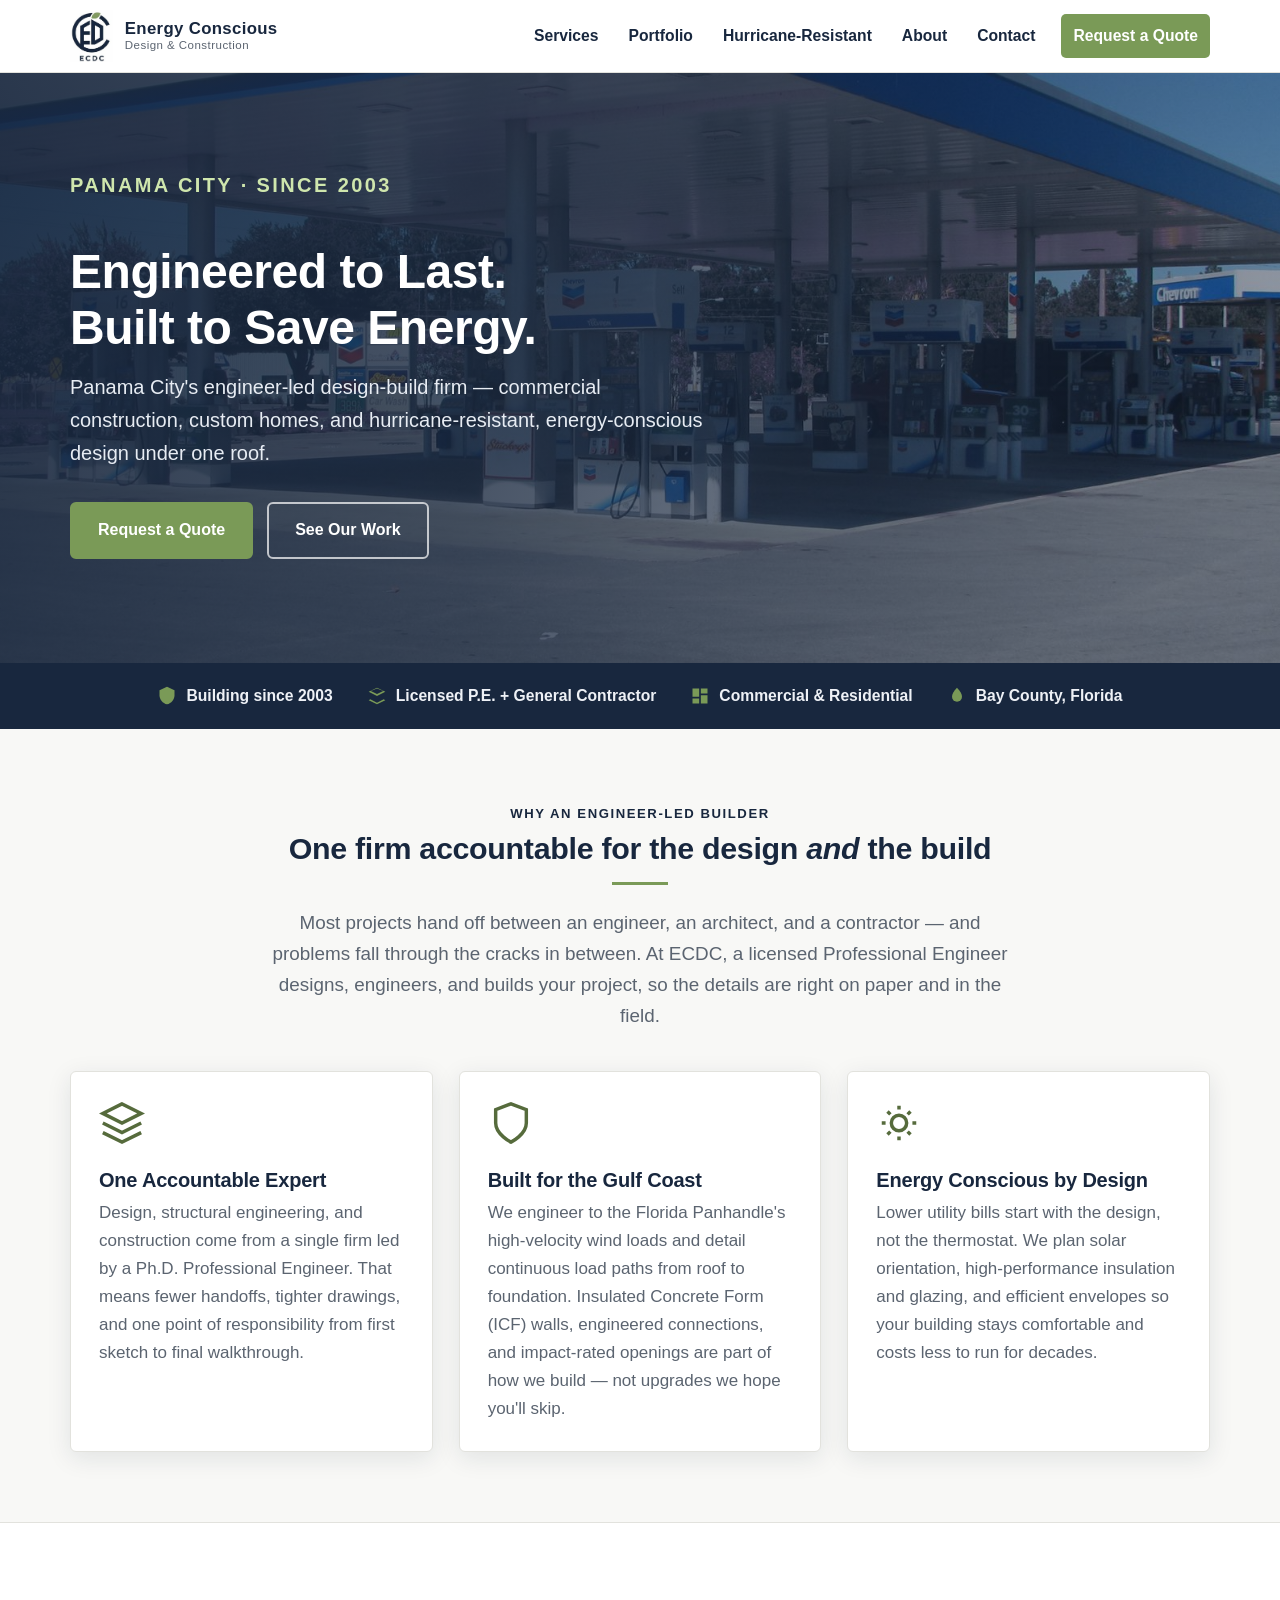
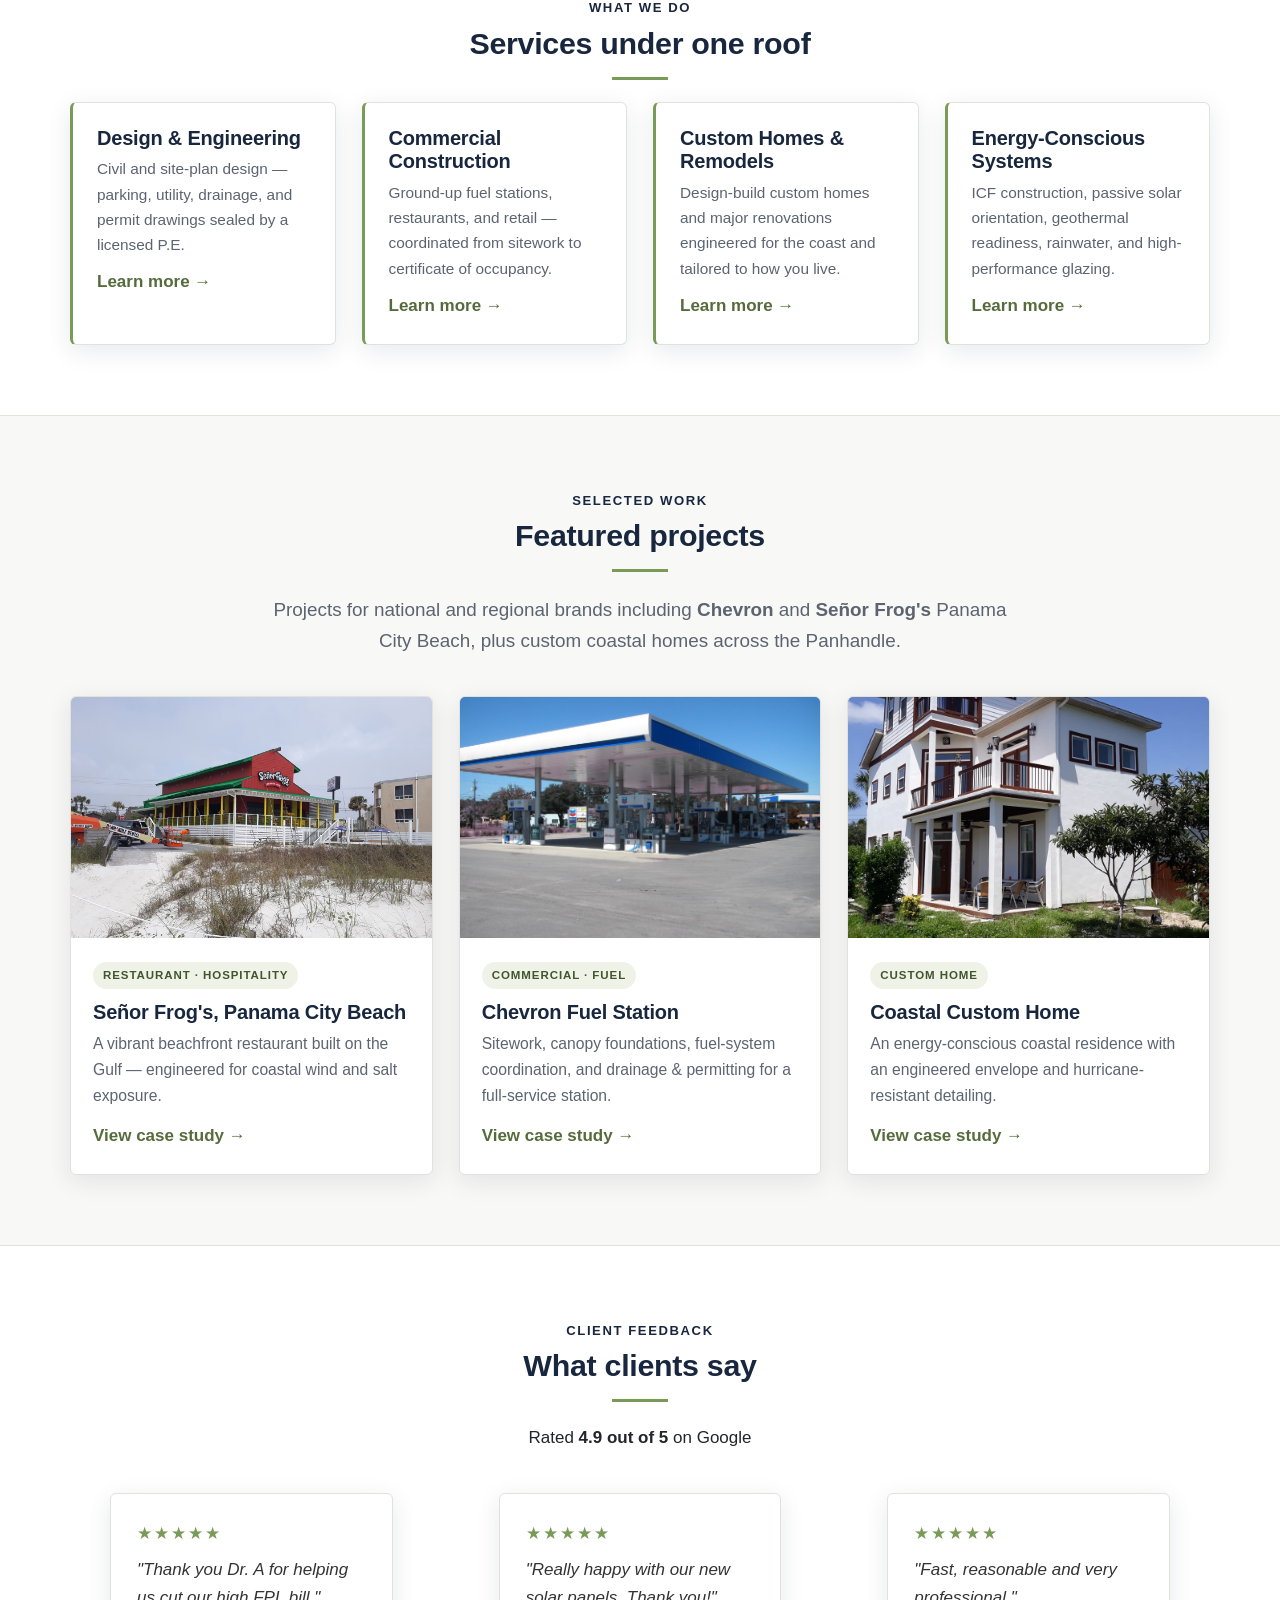
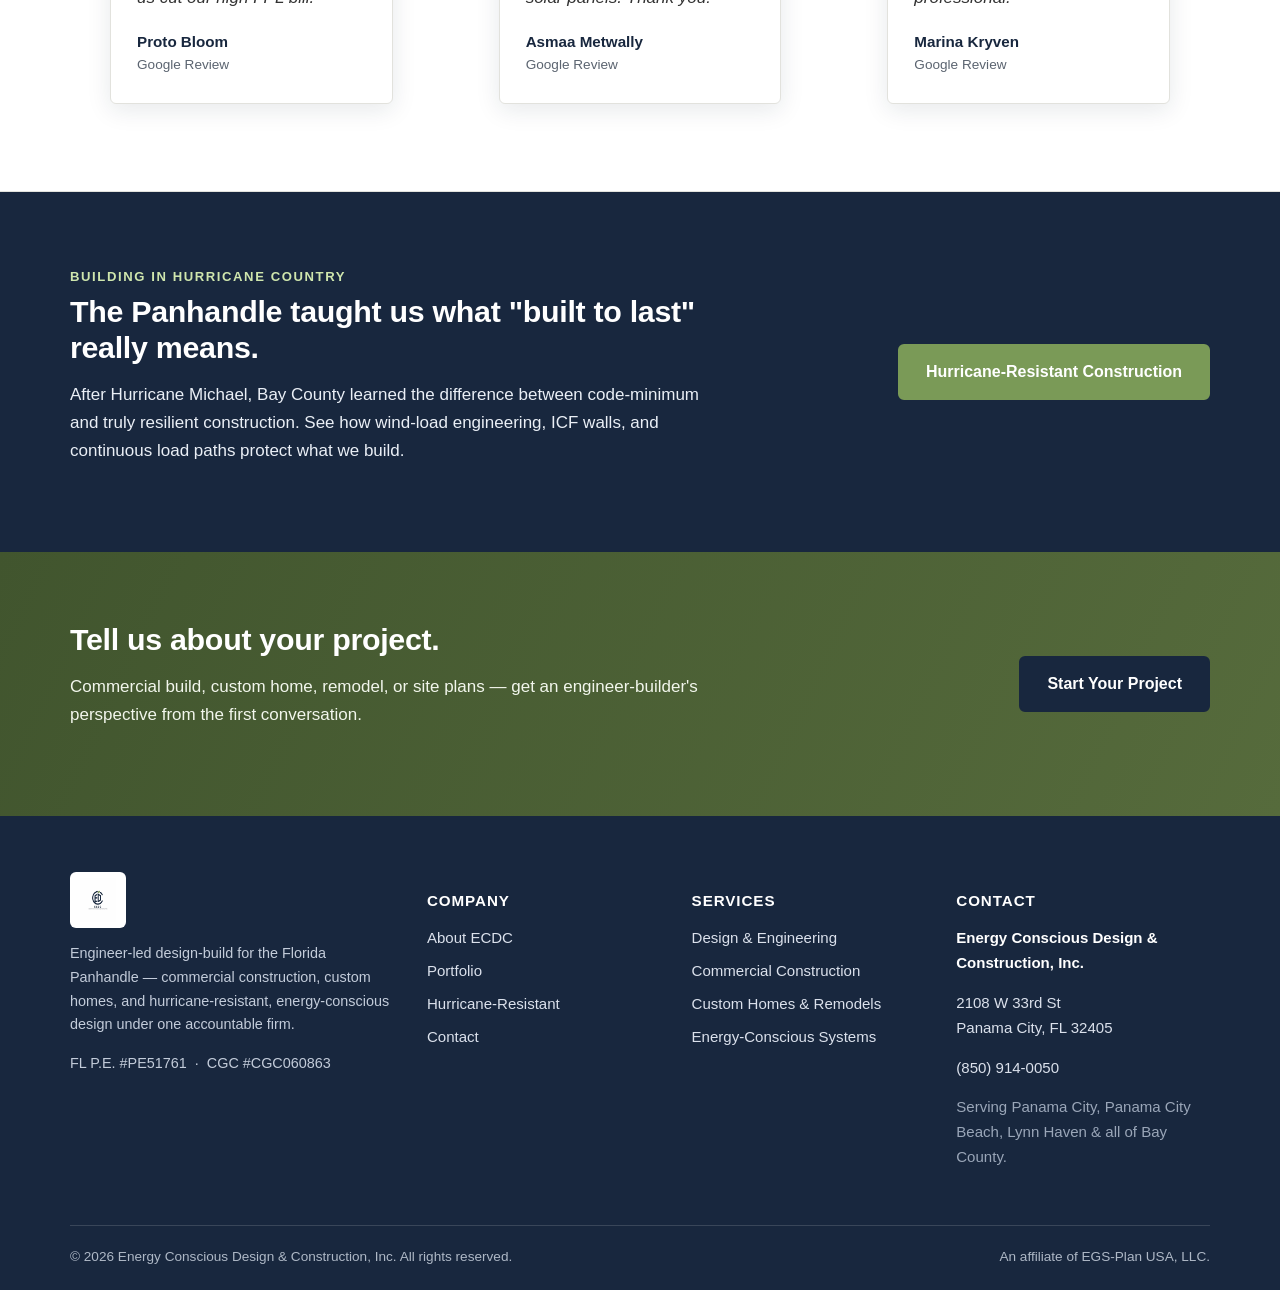
==== index.html @ a35474d3 "Initial commit: ECDC marketing website" ====
<!doctype html>
<html lang="en">
<head>
<meta charset="utf-8">
<meta name="viewport" content="width=device-width, initial-scale=1">
<title>ECDC | Engineer-Led Commercial Contractor & Custom Home Builder — Panama City, FL</title>
<meta name="description" content="ECDC is Panama City's engineer-led design-build firm: commercial construction, custom homes, and hurricane-resistant, energy-conscious design under one accountable, licensed P.E. and General Contractor. Serving Bay County & the Florida Panhandle since 2003.">
<link rel="canonical" href="https://ecdc-us.com/">
<meta property="og:type" content="website">
<meta property="og:title" content="ECDC | Engineered to Last. Built to Save Energy.">
<meta property="og:description" content="Panama City's engineer-led design-build firm — commercial construction, custom homes, and hurricane-resistant, energy-conscious design under one roof.">
<meta property="og:image" content="https://ecdc-us.com/assets/img/home-custom-hero.jpg">
<meta property="og:url" content="https://ecdc-us.com/">
<meta name="theme-color" content="#18273e">
<link rel="icon" type="image/png" sizes="32x32" href="assets/img/favicon-32.png">
<link rel="apple-touch-icon" href="assets/img/favicon-180.png">
<link rel="stylesheet" href="assets/css/style.css">
<script type="application/ld+json">
{"@context":"https://schema.org","@type":"GeneralContractor","name":"Energy Conscious Design & Construction, Inc.","alternateName":"ECDC","image":"https://ecdc-us.com/assets/img/home-custom-hero.jpg","url":"https://ecdc-us.com/","telephone":"+1-850-914-0050","priceRange":"$$","foundingDate":"2003","founder":{"@type":"Person","name":"Dr. AbdelRaouf Arafa","jobTitle":"Professional Engineer & General Contractor"},"address":{"@type":"PostalAddress","streetAddress":"2108 W 33rd St","addressLocality":"Panama City","addressRegion":"FL","postalCode":"32405","addressCountry":"US"},"geo":{"@type":"GeoCoordinates","latitude":30.1935,"longitude":-85.6762},"areaServed":["Panama City FL","Panama City Beach FL","Lynn Haven FL","Bay County FL","Florida Panhandle"]}
</script>
</head>
<body>
<a class="skip-link" href="#main">Skip to content</a>
<header class="site-header">
  <div class="header-inner">
    <a class="brand" href="index.html" aria-label="ECDC — home">
      <img src="assets/img/logo-header.jpg" alt="ECDC — Energy Conscious Design &amp; Construction logo" width="43" height="52">
      <span class="brand-text"><b>Energy Conscious</b><span>Design &amp; Construction</span></span>
    </a>
    <button class="nav-toggle" aria-label="Open menu" aria-expanded="false" aria-controls="primary-nav">
      <svg width="28" height="28" viewBox="0 0 24 24" fill="none" stroke="currentColor" stroke-width="2" aria-hidden="true"><line x1="3" y1="6" x2="21" y2="6"/><line x1="3" y1="12" x2="21" y2="12"/><line x1="3" y1="18" x2="21" y2="18"/></svg>
    </button>
    <nav class="main-nav" id="primary-nav" aria-label="Primary">
      <ul>
        <li><a href="services.html">Services</a></li>
        <li><a href="portfolio.html">Portfolio</a></li>
        <li><a href="hurricane-resistant.html">Hurricane-Resistant</a></li>
        <li><a href="about.html">About</a></li>
        <li><a href="contact.html">Contact</a></li>
        <li class="nav-cta"><a href="contact.html">Request a Quote</a></li>
      </ul>
    </nav>
  </div>
</header>
<div class="nav-backdrop"></div>

<main id="main">

  <!-- HERO -->
  <section class="hero">
    <div class="hero-media">
      <img src="assets/img/home-custom-hero.jpg" alt="Chevron fuel station built by ECDC in the Florida Panhandle — fueling canopy, sitework, and fuel systems" width="1920" height="731" fetchpriority="high">
    </div>
    <div class="hero-inner">
      <div class="hero-copy">
        <p class="eyebrow" style="color:#cfe6ad">Panama City · Since 2003</p>
        <h1>Engineered to Last.<br>Built to Save Energy.</h1>
        <p>Panama City's engineer-led design-build firm — commercial construction, custom homes, and hurricane-resistant, energy-conscious design under one roof.</p>
        <div class="btn-row">
          <a class="btn btn-primary" href="contact.html">Request a Quote</a>
          <a class="btn btn-ghost" href="portfolio.html">See Our Work</a>
        </div>
      </div>
    </div>
  </section>

  <!-- TRUST STRIP -->
  <div class="trust-strip">
    <div class="container">
      <span class="ts-item"><svg width="20" height="20" viewBox="0 0 24 24" fill="currentColor" aria-hidden="true"><path d="M12 1 3 5v6c0 5 3.8 9.7 9 11 5.2-1.3 9-6 9-11V5l-9-4z"/></svg>Building since 2003</span>
      <span class="ts-item"><svg width="20" height="20" viewBox="0 0 24 24" fill="currentColor" aria-hidden="true"><path d="M12 2 2 7l10 5 10-5-10-5zm0 7.5L4.5 6 12 3l7.5 3L12 9.5zM2 17l10 5 10-5-2-1-8 4-8-4-2 1z"/></svg>Licensed P.E. + General Contractor</span>
      <span class="ts-item"><svg width="20" height="20" viewBox="0 0 24 24" fill="currentColor" aria-hidden="true"><path d="M3 13h8V3H3v10zm0 8h8v-6H3v6zm10 0h8V11h-8v10zm0-18v6h8V3h-8z"/></svg>Commercial &amp; Residential</span>
      <span class="ts-item"><svg width="20" height="20" viewBox="0 0 24 24" fill="currentColor" aria-hidden="true"><path d="M12 2C8 6 6 9.4 6 13a6 6 0 0 0 12 0c0-3.6-2-7-6-11z"/></svg>Bay County, Florida</span>
    </div>
  </div>

  <!-- WHY -->
  <section class="section">
    <div class="container">
      <div class="center">
        <p class="eyebrow">Why an Engineer-Led Builder</p>
        <h2>One firm accountable for the design <em>and</em> the build</h2>
        <hr class="accent-rule">
        <p class="lead" style="margin:0 auto 40px">Most projects hand off between an engineer, an architect, and a contractor — and problems fall through the cracks in between. At ECDC, a licensed Professional Engineer designs, engineers, and builds your project, so the details are right on paper and in the field.</p>
      </div>
      <div class="grid grid-3">
        <div class="card">
          <svg class="icon" viewBox="0 0 24 24" fill="none" stroke="currentColor" stroke-width="1.8" aria-hidden="true"><path d="M12 2 2 7l10 5 10-5-10-5z"/><path d="M2 17l10 5 10-5"/><path d="M2 12l10 5 10-5"/></svg>
          <h3>One Accountable Expert</h3>
          <p>Design, structural engineering, and construction come from a single firm led by a Ph.D. Professional Engineer. That means fewer handoffs, tighter drawings, and one point of responsibility from first sketch to final walkthrough.</p>
        </div>
        <div class="card">
          <svg class="icon" viewBox="0 0 24 24" fill="none" stroke="currentColor" stroke-width="1.8" aria-hidden="true"><path d="M12 22s8-4 8-10V5l-8-3-8 3v7c0 6 8 10 8 10z"/></svg>
          <h3>Built for the Gulf Coast</h3>
          <p>We engineer to the Florida Panhandle's high-velocity wind loads and detail continuous load paths from roof to foundation. Insulated Concrete Form (ICF) walls, engineered connections, and impact-rated openings are part of how we build — not upgrades we hope you'll skip.</p>
        </div>
        <div class="card">
          <svg class="icon" viewBox="0 0 24 24" fill="none" stroke="currentColor" stroke-width="1.8" aria-hidden="true"><path d="M12 3v2M12 19v2M3 12h2M19 12h2M6 6l1.5 1.5M16.5 16.5 18 18M18 6l-1.5 1.5M7.5 16.5 6 18"/><circle cx="12" cy="12" r="4"/></svg>
          <h3>Energy Conscious by Design</h3>
          <p>Lower utility bills start with the design, not the thermostat. We plan solar orientation, high-performance insulation and glazing, and efficient envelopes so your building stays comfortable and costs less to run for decades.</p>
        </div>
      </div>
    </div>
  </section>

  <!-- SERVICES OVERVIEW -->
  <section class="section section-alt">
    <div class="container">
      <div class="center">
        <p class="eyebrow">What We Do</p>
        <h2>Services under one roof</h2>
        <hr class="accent-rule">
      </div>
      <div class="grid grid-4">
        <a class="tile" href="services.html#design-engineering" style="text-decoration:none;display:block">
          <h3>Design &amp; Engineering</h3>
          <p>Civil and site-plan design — parking, utility, drainage, and permit drawings sealed by a licensed P.E.</p>
          <span class="arrow-link">Learn more</span>
        </a>
        <a class="tile" href="services.html#commercial" style="text-decoration:none;display:block">
          <h3>Commercial Construction</h3>
          <p>Ground-up fuel stations, restaurants, and retail — coordinated from sitework to certificate of occupancy.</p>
          <span class="arrow-link">Learn more</span>
        </a>
        <a class="tile" href="services.html#custom-homes" style="text-decoration:none;display:block">
          <h3>Custom Homes &amp; Remodels</h3>
          <p>Design-build custom homes and major renovations engineered for the coast and tailored to how you live.</p>
          <span class="arrow-link">Learn more</span>
        </a>
        <a class="tile" href="services.html#energy" style="text-decoration:none;display:block">
          <h3>Energy-Conscious Systems</h3>
          <p>ICF construction, passive solar orientation, geothermal readiness, rainwater, and high-performance glazing.</p>
          <span class="arrow-link">Learn more</span>
        </a>
      </div>
    </div>
  </section>

  <!-- FEATURED PROJECTS -->
  <section class="section">
    <div class="container">
      <div class="center">
        <p class="eyebrow">Selected Work</p>
        <h2>Featured projects</h2>
        <hr class="accent-rule">
        <p class="lead" style="margin:0 auto 40px">Projects for national and regional brands including <strong>Chevron</strong> and <strong>Señor Frog's</strong> Panama City Beach, plus custom coastal homes across the Panhandle.</p>
      </div>
      <div class="grid grid-3">
        <article class="mcard">
          <a class="mcard-img" href="projects/senor-frogs.html" aria-label="Señor Frog's case study">
            <img src="assets/img/senor-frogs-1.jpg" alt="Señor Frog's beachfront restaurant in Panama City Beach, built by ECDC" width="600" height="338" loading="lazy">
          </a>
          <div class="mcard-body">
            <span class="tag">Restaurant · Hospitality</span>
            <h3>Señor Frog's, Panama City Beach</h3>
            <p>A vibrant beachfront restaurant built on the Gulf — engineered for coastal wind and salt exposure.</p>
            <a class="arrow-link" href="projects/senor-frogs.html">View case study</a>
          </div>
        </article>
        <article class="mcard">
          <a class="mcard-img" href="projects/chevron-station.html" aria-label="Chevron station case study">
            <img src="assets/img/chevron-station-panama-city.jpg" alt="Chevron fuel station with wide fueling canopy constructed by ECDC" width="600" height="450" loading="lazy">
          </a>
          <div class="mcard-body">
            <span class="tag">Commercial · Fuel</span>
            <h3>Chevron Fuel Station</h3>
            <p>Sitework, canopy foundations, fuel-system coordination, and drainage &amp; permitting for a full-service station.</p>
            <a class="arrow-link" href="projects/chevron-station.html">View case study</a>
          </div>
        </article>
        <article class="mcard">
          <a class="mcard-img" href="projects/custom-home.html" aria-label="Custom home case study">
            <img src="assets/img/custom-home-coastal-white.jpg" alt="Three-story coastal custom home built by ECDC in the Florida Panhandle" width="600" height="400" loading="lazy">
          </a>
          <div class="mcard-body">
            <span class="tag">Custom Home</span>
            <h3>Coastal Custom Home</h3>
            <p>An energy-conscious coastal residence with an engineered envelope and hurricane-resistant detailing.</p>
            <a class="arrow-link" href="projects/custom-home.html">View case study</a>
          </div>
        </article>
      </div>
    </div>
  </section>

  <!-- TESTIMONIALS -->
  <section class="section section-alt">
    <div class="container">
      <div class="center">
        <p class="eyebrow">Client Feedback</p>
        <h2>What clients say</h2>
        <hr class="accent-rule">
      </div>
      <p class="center" style="margin-bottom:1.5rem">Rated <strong>4.9 out of 5</strong> on Google</p>
      <div class="grid grid-3">
        <figure class="quote">
          <div class="stars" aria-label="5 out of 5 stars">★★★★★</div>
          <p>"Thank you Dr. A for helping us cut our high FPL bill."</p>
          <figcaption class="who">Proto Bloom<span>Google Review</span></figcaption>
        </figure>
        <figure class="quote">
          <div class="stars" aria-label="5 out of 5 stars">★★★★★</div>
          <p>"Really happy with our new solar panels. Thank you!"</p>
          <figcaption class="who">Asmaa Metwally<span>Google Review</span></figcaption>
        </figure>
        <figure class="quote">
          <div class="stars" aria-label="5 out of 5 stars">★★★★★</div>
          <p>"Fast, reasonable and very professional."</p>
          <figcaption class="who">Marina Kryven<span>Google Review</span></figcaption>
        </figure>
      </div>
    </div>
  </section>

  <!-- HURRICANE BAND -->
  <section class="section band-navy">
    <div class="container cta-band">
      <div class="cta-text">
        <p class="eyebrow" style="color:#cfe6ad">Building in Hurricane Country</p>
        <h2>The Panhandle taught us what "built to last" really means.</h2>
        <p>After Hurricane Michael, Bay County learned the difference between code-minimum and truly resilient construction. See how wind-load engineering, ICF walls, and continuous load paths protect what we build.</p>
      </div>
      <a class="btn btn-primary" href="hurricane-resistant.html">Hurricane-Resistant Construction</a>
    </div>
  </section>

  <!-- CTA BAND -->
  <section class="section band-green">
    <div class="container cta-band">
      <div class="cta-text">
        <h2>Tell us about your project.</h2>
        <p>Commercial build, custom home, remodel, or site plans — get an engineer-builder's perspective from the first conversation.</p>
      </div>
      <a class="btn btn-navy" href="contact.html">Start Your Project</a>
    </div>
  </section>

</main>

<footer class="site-footer">
  <div class="container">
    <div class="footer-grid">
      <div class="footer-brand">
        <img src="assets/img/logo.jpg" alt="ECDC logo" width="56" height="56">
        <p>Engineer-led design-build for the Florida Panhandle — commercial construction, custom homes, and hurricane-resistant, energy-conscious design under one accountable firm.</p>
        <p class="license-line">FL P.E. #PE51761 &nbsp;·&nbsp; CGC #CGC060863</p>
      </div>
      <div>
        <h4>Company</h4>
        <ul>
          <li><a href="about.html">About ECDC</a></li>
          <li><a href="portfolio.html">Portfolio</a></li>
          <li><a href="hurricane-resistant.html">Hurricane-Resistant</a></li>
          <li><a href="contact.html">Contact</a></li>
        </ul>
      </div>
      <div>
        <h4>Services</h4>
        <ul>
          <li><a href="services.html#design-engineering">Design &amp; Engineering</a></li>
          <li><a href="services.html#commercial">Commercial Construction</a></li>
          <li><a href="services.html#custom-homes">Custom Homes &amp; Remodels</a></li>
          <li><a href="services.html#energy">Energy-Conscious Systems</a></li>
        </ul>
      </div>
      <div class="footer-nap">
        <h4>Contact</h4>
        <p><b>Energy Conscious Design &amp; Construction, Inc.</b></p>
        <p>2108 W 33rd St<br>Panama City, FL 32405</p>
        <p><a href="tel:+18509140050">(850) 914-0050</a></p>
        <p style="color:#9aa6b8">Serving Panama City, Panama City Beach, Lynn Haven &amp; all of Bay County.</p>
      </div>
    </div>
    <div class="footer-bottom">
      <span>&copy; <span id="year">2026</span> Energy Conscious Design &amp; Construction, Inc. All rights reserved.</span>
      <span class="affiliate">An affiliate of EGS-Plan USA, LLC.</span>
    </div>
  </div>
</footer>

<div class="call-bar">
  <a href="tel:+18509140050"><svg width="20" height="20" viewBox="0 0 24 24" fill="currentColor" aria-hidden="true"><path d="M6.6 10.8a15.5 15.5 0 0 0 6.6 6.6l2.2-2.2c.3-.3.7-.4 1-.2 1.2.4 2.4.6 3.6.6.6 0 1 .4 1 1V20c0 .6-.4 1-1 1A17 17 0 0 1 3 4c0-.6.4-1 1-1h3.5c.6 0 1 .4 1 1 0 1.3.2 2.5.6 3.6.1.4 0 .8-.2 1l-2.3 2.2z"/></svg>Call (850) 914-0050</a>
</div>

<script src="assets/js/main.js"></script>
</body>
</html>
---- assets/css/style.css ----
/* ECDC — Energy Conscious Design & Construction
   Brand tokens sampled from logo: navy #18273e, leaf green #7a9a57 */
:root{
  --navy:#18273e;
  --navy-2:#223a5e;
  --navy-3:#2c4a73;
  --green:#7a9a57;
  --green-dark:#566b3c;
  --green-deep:#41552e;
  --bg:#f8f8f6;
  --surface:#ffffff;
  --charcoal:#22252a;
  --muted:#5b6470;
  --line:#e2e2dd;
  --shadow:0 6px 24px rgba(24,39,62,.10);
  --shadow-lg:0 14px 40px rgba(24,39,62,.16);
  --radius:6px;
  --maxw:1180px;
  --sans:"Segoe UI",Roboto,"Helvetica Neue",Arial,sans-serif;
}
*{box-sizing:border-box}
html{scroll-behavior:smooth}
body{
  margin:0;font-family:var(--sans);color:var(--charcoal);background:var(--bg);
  line-height:1.65;font-size:17px;-webkit-font-smoothing:antialiased;
}
img{max-width:100%;height:auto;display:block}
a{color:var(--green-dark);text-decoration:none}
a:hover{color:var(--green-deep);text-decoration:underline}
h1,h2,h3,h4{font-family:var(--sans);color:var(--navy);line-height:1.18;font-weight:700;letter-spacing:-.01em}
h1{font-size:2.5rem;margin:.2em 0 .4em}
h2{font-size:1.9rem;margin:0 0 .5em}
h3{font-size:1.25rem;margin:0 0 .4em}
p{margin:0 0 1em}
.container{max-width:var(--maxw);margin:0 auto;padding:0 20px}
.section{padding:70px 0}
.section--tight{padding:48px 0}
.center{text-align:center}
.lead{font-size:1.18rem;color:var(--muted);max-width:760px}
.eyebrow{display:inline-block;font-size:.82rem;font-weight:800;letter-spacing:.12em;
  text-transform:uppercase;color:var(--navy);margin-bottom:.5em}
.accent-rule{width:56px;height:3px;background:var(--green);border:0;margin:0 0 22px}
.center .accent-rule{margin-left:auto;margin-right:auto}
.muted{color:var(--muted)}

/* Skip link */
.skip-link{position:absolute;left:-999px;top:0;background:var(--navy);color:#fff;padding:10px 16px;z-index:1000}
.skip-link:focus{left:8px;top:8px}

/* Buttons */
.btn{display:inline-block;font-weight:600;font-size:1rem;padding:13px 26px;border-radius:var(--radius);
  border:2px solid transparent;cursor:pointer;transition:all .18s ease;text-align:center}
.btn:hover{text-decoration:none}
.btn-primary{background:var(--green);color:#fff;border-color:var(--green)}
.btn-primary:hover{background:var(--green-deep);border-color:var(--green-deep);color:#fff}
.btn-navy{background:var(--navy);color:#fff;border-color:var(--navy)}
.btn-navy:hover{background:var(--navy-2);border-color:var(--navy-2);color:#fff}
.btn-ghost{background:transparent;color:#fff;border-color:rgba(255,255,255,.7)}
.btn-ghost:hover{background:#fff;color:var(--navy)}
.btn-outline{background:transparent;color:var(--navy);border-color:var(--navy)}
.btn-outline:hover{background:var(--navy);color:#fff}
.btn-row{display:flex;gap:14px;flex-wrap:wrap}

/* Header */
.site-header{position:sticky;top:0;z-index:100;background:rgba(255,255,255,.97);
  border-bottom:1px solid var(--line);backdrop-filter:saturate(1.2) blur(4px)}
.header-inner{display:flex;align-items:center;justify-content:space-between;
  max-width:var(--maxw);margin:0 auto;padding:10px 20px}
.brand{display:flex;align-items:center;gap:12px;text-decoration:none}
.brand img{height:52px;width:auto}
.brand:hover{text-decoration:none}
.brand-text{display:flex;flex-direction:column;line-height:1.1}
.brand-text b{color:var(--navy);font-size:1.05rem;letter-spacing:.02em}
.brand-text span{color:var(--muted);font-size:.72rem;letter-spacing:.04em}
.main-nav ul{display:flex;gap:6px;list-style:none;margin:0;padding:0;align-items:center}
.main-nav a{color:var(--navy);font-weight:600;font-size:.98rem;padding:9px 12px;border-radius:5px;
  display:block;position:relative}
.main-nav a:hover{color:var(--green-deep);background:#f0f2ec;text-decoration:none}
.main-nav a[aria-current="page"]{color:var(--green-deep)}
.main-nav a[aria-current="page"]::after{content:"";position:absolute;left:12px;right:12px;bottom:3px;height:2px;background:var(--green)}
.nav-cta{margin-left:8px}
.nav-cta a{background:var(--green);color:#fff!important}
.nav-cta a:hover{background:var(--green-deep)!important}
.nav-toggle{display:none;background:none;border:0;cursor:pointer;padding:8px;color:var(--navy)}
.nav-toggle svg{display:block}

/* Hero */
.hero{position:relative;color:#fff;background:var(--navy)}
.hero-media{position:absolute;inset:0;overflow:hidden}
.hero-media img{width:100%;height:100%;object-fit:cover}
.hero-media::after{content:"";position:absolute;inset:0;
  background:linear-gradient(105deg,rgba(24,39,62,.92) 0%,rgba(24,39,62,.78) 42%,rgba(24,39,62,.42) 100%)}
.hero-inner{position:relative;max-width:var(--maxw);margin:0 auto;padding:96px 20px 104px}
.hero-inner .hero-copy{max-width:640px}
.hero h1{color:#fff;font-size:3rem;margin-bottom:.3em}
.hero p{font-size:1.25rem;color:#e7ecf3;margin-bottom:1.6em}
.hero .btn-row{margin-top:8px}

/* Page banner (interior pages) */
.page-banner{position:relative;background:var(--navy);color:#fff;overflow:hidden}
.page-banner .pb-media{position:absolute;inset:0;z-index:0}
.page-banner .pb-media img{width:100%;height:100%;object-fit:cover;opacity:.28}
.page-banner::after{content:"";position:absolute;inset:0;z-index:1;background:linear-gradient(180deg,rgba(20,33,54,.72),rgba(20,33,54,.86))}
.page-banner .container{position:relative;z-index:2;padding:66px 20px}
.page-banner h1{color:#fff;margin:0 0 .25em}
.page-banner p{color:#fff;font-size:1.15rem;max-width:720px;margin:0}
.breadcrumb{font-size:.85rem;color:#ccd5e2;margin-bottom:14px}
.breadcrumb a{color:#dfe5ee}

/* Trust strip */
.trust-strip{background:var(--navy);color:#eef1f6}
.trust-strip .container{display:flex;flex-wrap:wrap;justify-content:center;gap:10px 34px;padding:20px 20px;text-align:center}
.trust-strip .ts-item{display:flex;align-items:center;gap:9px;font-weight:600;font-size:.98rem}
.trust-strip .ts-item svg{flex:none;color:var(--green)}

/* Grid helpers */
.grid{display:grid;gap:26px}
.grid-2{grid-template-columns:repeat(2,1fr)}
.grid-3{grid-template-columns:repeat(3,1fr)}
.grid-4{grid-template-columns:repeat(4,1fr)}

/* Cards */
.card{background:var(--surface);border:1px solid var(--line);border-radius:var(--radius);
  padding:28px;box-shadow:var(--shadow);transition:transform .18s ease,box-shadow .18s ease}
.card:hover{transform:translateY(-3px);box-shadow:var(--shadow-lg)}
.card .icon{width:46px;height:46px;color:var(--green-dark);margin-bottom:14px}
.card h3{margin-bottom:.3em}
.card p{color:var(--muted);margin-bottom:0}

/* Feature/media cards with image */
.mcard{background:var(--surface);border:1px solid var(--line);border-radius:var(--radius);
  overflow:hidden;box-shadow:var(--shadow);display:flex;flex-direction:column;transition:transform .18s,box-shadow .18s}
.mcard:hover{transform:translateY(-3px);box-shadow:var(--shadow-lg)}
.mcard a.mcard-img{display:block;aspect-ratio:3/2;overflow:hidden}
.mcard-img img{width:100%;height:100%;object-fit:cover;transition:transform .4s ease}
.mcard:hover .mcard-img img{transform:scale(1.05)}
.mcard-body{padding:22px 22px 24px}
.mcard-body h3{margin-bottom:.35em}
.mcard-body p{color:var(--muted);font-size:.98rem;margin-bottom:.8em}
.tag{display:inline-block;font-size:.72rem;font-weight:700;letter-spacing:.08em;text-transform:uppercase;
  color:var(--green-deep);background:#eef2e7;padding:4px 10px;border-radius:20px;margin-bottom:12px}
.arrow-link{font-weight:700;color:var(--green-dark)}
.arrow-link::after{content:" \2192";transition:margin .15s}
.arrow-link:hover::after{margin-left:4px}

/* Service tiles */
.tile{background:var(--surface);border:1px solid var(--line);border-left:3px solid var(--green);
  border-radius:var(--radius);padding:24px;box-shadow:var(--shadow);height:100%}
.tile h3{margin-bottom:.3em}
.tile p{color:var(--muted);font-size:.96rem;margin-bottom:.7em}

/* Split rows (services page) */
.split{display:grid;grid-template-columns:1fr 1fr;gap:44px;align-items:center;padding:22px 0}
.split img{border-radius:var(--radius);box-shadow:var(--shadow);width:100%}
.split.reverse .split-media{order:2}
.section-alt{background:#fff;border-top:1px solid var(--line);border-bottom:1px solid var(--line)}
.check-list{list-style:none;padding:0;margin:0 0 1.2em}
.check-list li{position:relative;padding-left:30px;margin-bottom:9px;color:#333}
.check-list li::before{content:"";position:absolute;left:0;top:7px;width:16px;height:16px;
  background:var(--green);border-radius:3px;
  -webkit-mask:url("data:image/svg+xml,%3Csvg xmlns='http://www.w3.org/2000/svg' viewBox='0 0 24 24'%3E%3Cpath fill='white' d='M9 16.17L4.83 12l-1.42 1.41L9 19 21 7l-1.41-1.41z'/%3E%3C/svg%3E") center/contain no-repeat;
  mask:url("data:image/svg+xml,%3Csvg xmlns='http://www.w3.org/2000/svg' viewBox='0 0 24 24'%3E%3Cpath fill='white' d='M9 16.17L4.83 12l-1.42 1.41L9 19 21 7l-1.41-1.41z'/%3E%3C/svg%3E") center/contain no-repeat}

/* Bands */
.band-navy{background:var(--navy);color:#eef1f6;position:relative;overflow:hidden}
.band-navy h2{color:#fff}
.band-navy p{color:#eaeff6}
.band-green{background:linear-gradient(115deg,var(--green-deep),var(--green-dark));color:#fff}
.band-green h2{color:#fff}
.band-green p{color:#f2f6ec}
.band-green .btn-navy{background:var(--navy)}
.cta-band{display:flex;align-items:center;justify-content:space-between;gap:28px;flex-wrap:wrap}
.cta-band .cta-text{max-width:640px}

/* Stats row */
.stat-row{display:grid;grid-template-columns:repeat(4,1fr);gap:24px;text-align:center}
.stat b{display:block;font-size:2.2rem;color:var(--navy);line-height:1}
.band-navy .stat b{color:#fff}
.stat span{color:var(--muted);font-size:.92rem}
.band-navy .stat span{color:#d6dde8}

/* Testimonials */
.quote{background:var(--surface);border:1px solid var(--line);border-radius:var(--radius);padding:26px;box-shadow:var(--shadow)}
.quote p{font-style:italic;color:#333}
.quote .who{font-style:normal;font-weight:700;color:var(--navy);margin-top:12px;font-size:.95rem}
.quote .who span{display:block;font-weight:500;color:var(--muted);font-size:.85rem}
.stars{color:var(--green);letter-spacing:2px;margin-bottom:8px}

/* Portfolio */
.filters{display:flex;flex-wrap:wrap;gap:10px;justify-content:center;margin:6px 0 32px}
.filter-btn{background:#fff;border:1px solid var(--line);color:var(--navy);font-weight:600;
  padding:9px 18px;border-radius:30px;cursor:pointer;font-size:.94rem;transition:all .15s}
.filter-btn:hover{border-color:var(--green)}
.filter-btn.active{background:var(--navy);color:#fff;border-color:var(--navy)}
.gallery{display:grid;grid-template-columns:repeat(3,1fr);gap:16px}
.gallery-item{margin:0;position:relative;border-radius:var(--radius);overflow:hidden;cursor:pointer;
  background:var(--navy);aspect-ratio:3/2}
.gallery-item img{width:100%;height:100%;object-fit:cover;transition:transform .35s,opacity .2s}
.gallery-item:hover img{transform:scale(1.06);opacity:.9}
.gallery-item figcaption{position:absolute;left:0;right:0;bottom:0;padding:20px 14px 12px;color:#fff;
  font-size:.9rem;font-weight:600;background:linear-gradient(transparent,rgba(24,39,62,.85))}
.gallery-item .cat-tag{position:absolute;top:10px;left:10px;font-size:.66rem;font-weight:700;
  letter-spacing:.06em;text-transform:uppercase;background:rgba(255,255,255,.92);color:var(--green-deep);
  padding:3px 8px;border-radius:20px}
.is-hidden{display:none!important}

/* Lightbox */
.lightbox{position:fixed;inset:0;background:rgba(16,24,38,.94);z-index:2000;display:none;
  align-items:center;justify-content:center;padding:30px}
.lightbox.open{display:flex}
.lightbox img{max-width:92vw;max-height:82vh;border-radius:4px;box-shadow:0 10px 50px rgba(0,0,0,.5)}
.lightbox .lb-caption{position:absolute;bottom:22px;left:0;right:0;text-align:center;color:#e7ecf3;font-size:.95rem;padding:0 20px}
.lb-btn{position:absolute;background:rgba(255,255,255,.12);border:1px solid rgba(255,255,255,.3);
  color:#fff;width:52px;height:52px;border-radius:50%;font-size:1.5rem;cursor:pointer;line-height:1;
  display:flex;align-items:center;justify-content:center}
.lb-btn:hover{background:rgba(255,255,255,.25)}
.lb-close{top:22px;right:22px;width:46px;height:46px}
.lb-prev{left:22px;top:50%;transform:translateY(-50%)}
.lb-next{right:22px;top:50%;transform:translateY(-50%)}

/* Case study */
.case-layout{display:grid;grid-template-columns:1fr 320px;gap:44px;align-items:start}
.facts{background:var(--surface);border:1px solid var(--line);border-radius:var(--radius);
  padding:24px;box-shadow:var(--shadow);position:sticky;top:90px}
.facts h3{font-size:1.05rem;border-bottom:2px solid var(--green);padding-bottom:10px;margin-bottom:14px}
.facts dl{margin:0}
.facts dt{font-size:.72rem;letter-spacing:.08em;text-transform:uppercase;color:var(--muted);font-weight:700;margin-top:14px}
.facts dt:first-child{margin-top:0}
.facts dd{margin:2px 0 0;font-weight:600;color:var(--navy)}
.engineer-note{background:#eef2e7;border-left:4px solid var(--green);border-radius:0 var(--radius) var(--radius) 0;
  padding:22px 24px;margin:26px 0}
.engineer-note h4{color:var(--green-deep);margin:0 0 .4em;font-size:1.05rem;display:flex;align-items:center;gap:8px}
.engineer-note p{margin-bottom:0;color:#3a4130}
.prose h2{margin-top:1.4em}
.prose h2:first-child{margin-top:0}

/* FAQ accordion */
.accordion{max-width:820px;margin:0 auto}
.acc-item{border:1px solid var(--line);border-radius:var(--radius);margin-bottom:12px;background:#fff;overflow:hidden}
.acc-trigger{width:100%;text-align:left;background:none;border:0;padding:20px 22px;font-size:1.08rem;
  font-weight:700;color:var(--navy);cursor:pointer;display:flex;justify-content:space-between;align-items:center;gap:16px}
.acc-trigger:hover{color:var(--green-deep)}
.acc-trigger .plus{flex:none;width:22px;height:22px;position:relative;transition:transform .2s}
.acc-trigger .plus::before,.acc-trigger .plus::after{content:"";position:absolute;background:var(--green);
  top:50%;left:50%;transform:translate(-50%,-50%)}
.acc-trigger .plus::before{width:14px;height:2px}
.acc-trigger .plus::after{width:2px;height:14px;transition:transform .2s}
.acc-trigger[aria-expanded="true"] .plus::after{transform:translate(-50%,-50%) scaleY(0)}
.acc-panel{padding:0 22px;max-height:0;overflow:hidden;transition:max-height .28s ease,padding .28s ease}
.acc-panel p{margin:0 0 18px;color:var(--muted)}
.acc-item.open .acc-panel{padding:0 22px 4px}

/* Contact form */
.form-wrap{background:var(--surface);border:1px solid var(--line);border-radius:var(--radius);
  padding:32px;box-shadow:var(--shadow)}
.field{margin-bottom:18px}
.field label{display:block;font-weight:600;color:var(--navy);margin-bottom:6px;font-size:.94rem}
.field .req{color:#b23b3b}
.field input,.field select,.field textarea{width:100%;padding:12px 14px;border:1px solid #cfd3cf;
  border-radius:5px;font-family:inherit;font-size:1rem;color:var(--charcoal);background:#fff}
.field input:focus,.field select:focus,.field textarea:focus{outline:none;border-color:var(--green);
  box-shadow:0 0 0 3px rgba(122,154,87,.22)}
.field textarea{min-height:130px;resize:vertical}
.field .err{color:#b23b3b;font-size:.85rem;margin-top:5px;display:none}
.field.invalid input,.field.invalid select,.field.invalid textarea{border-color:#b23b3b}
.field.invalid .err{display:block}
.form-grid{display:grid;grid-template-columns:1fr 1fr;gap:0 20px}
.form-note{font-size:.85rem;color:var(--muted);margin-top:6px}
.form-status{padding:14px 16px;border-radius:5px;margin-bottom:18px;font-weight:600;display:none}
.form-status.show{display:block}
.form-status.ok{background:#e7f1e0;color:#3a5a26;border:1px solid #b9d3a6}
.form-status.bad{background:#fbe6e6;color:#8f2b2b;border:1px solid #e5b3b3}

/* Contact info blocks */
.info-card{background:#fff;border:1px solid var(--line);border-radius:var(--radius);padding:24px;box-shadow:var(--shadow);margin-bottom:20px}
.info-card h3{font-size:1.1rem;margin-bottom:.5em}
.info-row{display:flex;gap:12px;margin-bottom:12px;align-items:flex-start}
.info-row svg{flex:none;color:var(--green-dark);margin-top:3px}
.info-row b{color:var(--navy);display:block}
.map-embed{border:0;width:100%;height:340px;border-radius:var(--radius);box-shadow:var(--shadow)}

/* About / service area */
.area-box{background:var(--navy);color:#eef1f6;border-radius:var(--radius);padding:32px;box-shadow:var(--shadow)}
.area-box h3{color:#fff}
.area-grid{display:grid;grid-template-columns:repeat(3,1fr);gap:10px 20px;margin-top:14px}
.area-grid span{display:flex;align-items:center;gap:8px;font-weight:600;font-size:.96rem}
.area-grid span::before{content:"";width:8px;height:8px;background:var(--green);border-radius:50%;flex:none}
.headshot{background:linear-gradient(135deg,var(--navy),var(--navy-2));border-radius:var(--radius);
  aspect-ratio:4/5;display:flex;align-items:center;justify-content:center;color:#8fa0bb;text-align:center;
  padding:20px;font-size:.9rem;border:1px dashed rgba(255,255,255,.25)}
.credentials{display:flex;gap:10px;flex-wrap:wrap;margin:6px 0 18px}
.credentials .cred{background:#eef2e7;color:var(--green-deep);font-weight:700;font-size:.8rem;
  padding:6px 12px;border-radius:20px;letter-spacing:.03em}

/* Footer */
.site-footer{background:var(--navy);color:#dbe1ec;padding:56px 0 22px;font-size:.94rem}
.footer-grid{display:grid;grid-template-columns:1.4fr 1fr 1fr 1.1fr;gap:34px}
.site-footer h4{color:#fff;font-size:.95rem;letter-spacing:.06em;text-transform:uppercase;margin-bottom:16px}
.site-footer a{color:#dbe1ec}
.site-footer a:hover{color:#fff}
.site-footer ul{list-style:none;padding:0;margin:0}
.site-footer li{margin-bottom:8px}
.footer-brand img{height:56px;margin-bottom:14px;background:#fff;padding:6px 10px;border-radius:6px}
.footer-brand p{color:#c3ccda;font-size:.9rem}
.footer-nap b{color:#fff}
.license-line{font-size:.82rem;color:#bcc5d3;margin-top:14px}
.footer-bottom{border-top:1px solid rgba(255,255,255,.14);margin-top:40px;padding-top:20px;
  display:flex;justify-content:space-between;gap:14px;flex-wrap:wrap;color:#aeb8c6;font-size:.85rem}
.affiliate{color:#aeb8c6}

/* Sticky mobile call bar */
.call-bar{display:none;position:fixed;bottom:0;left:0;right:0;z-index:200;
  background:var(--green);box-shadow:0 -4px 16px rgba(0,0,0,.2)}
.call-bar a{display:flex;align-items:center;justify-content:center;gap:10px;color:#fff;font-weight:700;
  padding:14px;font-size:1.06rem}
.call-bar a:hover{text-decoration:none;background:var(--green-deep)}

/* Responsive */
@media(max-width:960px){
  .footer-grid{grid-template-columns:1fr 1fr}
  .case-layout{grid-template-columns:1fr}
  .facts{position:static}
  .stat-row{grid-template-columns:repeat(2,1fr);gap:28px}
}
@media(max-width:820px){
  body{font-size:16px}
  h1{font-size:2rem}.hero h1{font-size:2.15rem}h2{font-size:1.6rem}
  .nav-toggle{display:block}
  .main-nav{position:fixed;inset:0 0 0 auto;width:min(80vw,320px);background:#fff;
    transform:translateX(100%);transition:transform .25s ease;padding:80px 20px 30px;
    box-shadow:-8px 0 30px rgba(0,0,0,.15);overflow-y:auto}
  .main-nav.open{transform:translateX(0)}
  .main-nav ul{flex-direction:column;align-items:stretch;gap:2px}
  .main-nav a{padding:13px 14px;font-size:1.05rem;border-bottom:1px solid var(--line)}
  .main-nav a[aria-current="page"]::after{display:none}
  .nav-cta{margin:14px 0 0}
  .nav-cta a{text-align:center}
  .nav-backdrop{display:none;position:fixed;inset:0;background:rgba(16,24,38,.5);z-index:99}
  .nav-backdrop.open{display:block}
  .grid-2,.grid-3,.grid-4{grid-template-columns:1fr}
  .split,.split.reverse{grid-template-columns:1fr;gap:22px}
  .split.reverse .split-media{order:0}
  .gallery{grid-template-columns:repeat(2,1fr)}
  .section{padding:48px 0}
  .hero-inner{padding:66px 20px 76px}
  .cta-band{flex-direction:column;align-items:flex-start}
  .call-bar{display:block}
  body{padding-bottom:52px}
  .site-header{padding-bottom:0}
}
@media(max-width:520px){
  .gallery{grid-template-columns:1fr}
  .stat-row{grid-template-columns:1fr 1fr}
  .footer-grid{grid-template-columns:1fr}
  .brand-text span{display:none}
  .hero h1{font-size:1.95rem}
}
/* Focus visibility */
a:focus-visible,button:focus-visible,input:focus-visible,select:focus-visible,textarea:focus-visible,.filter-btn:focus-visible{
  outline:3px solid var(--green);outline-offset:2px}
@media print{.call-bar,.nav-toggle,.hero-media::after{display:none}}
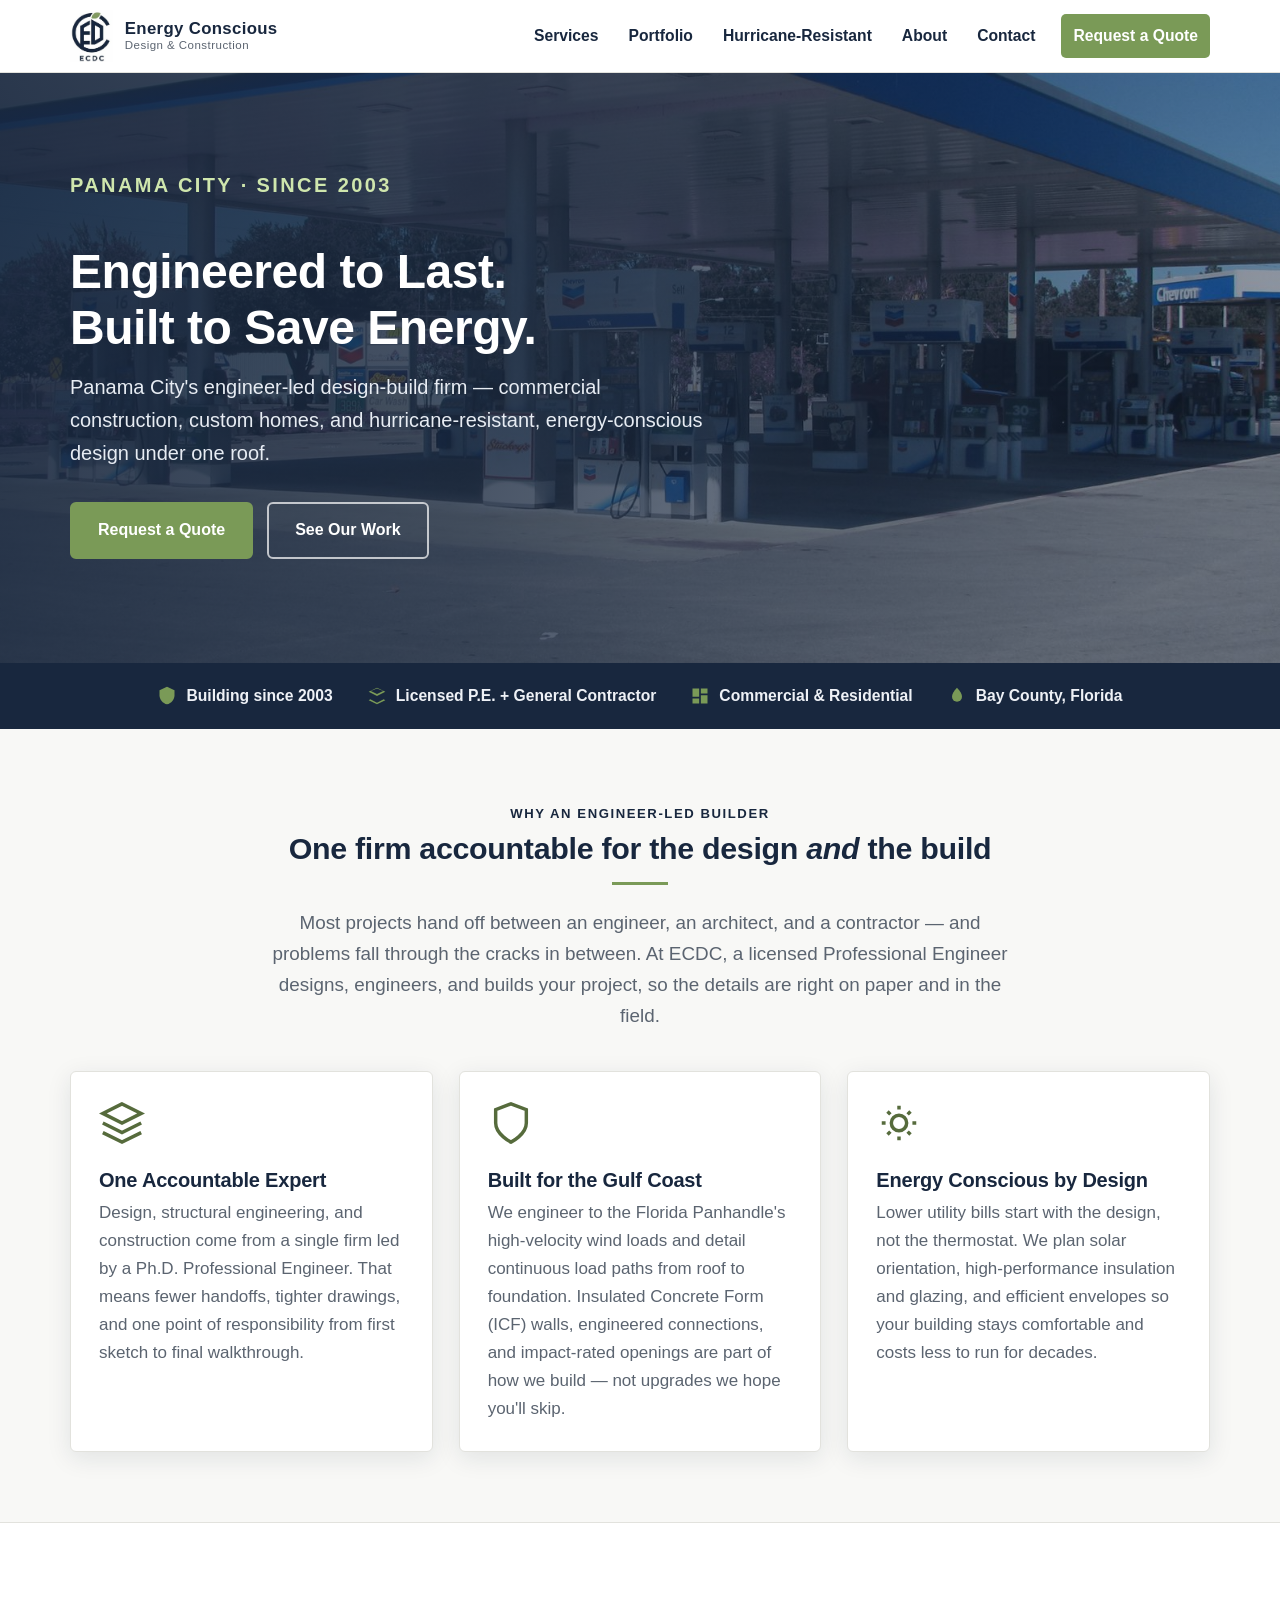
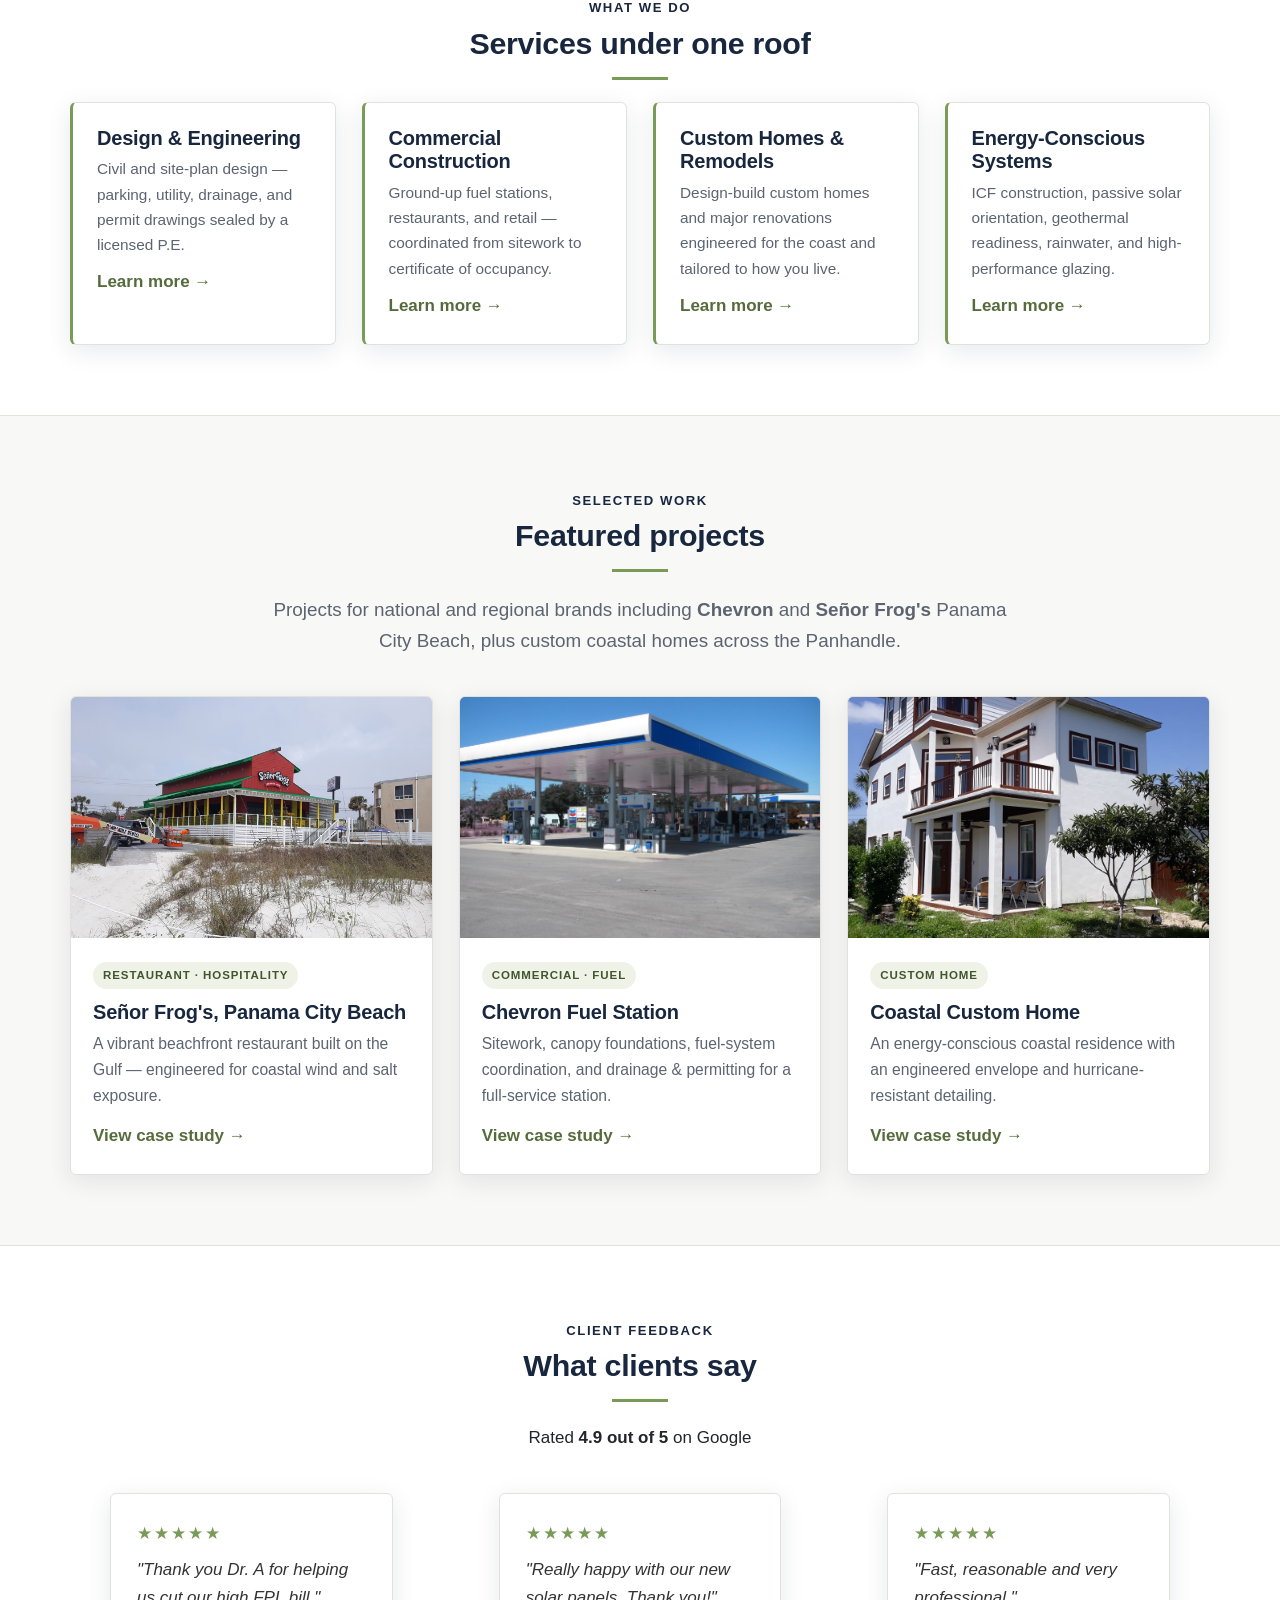
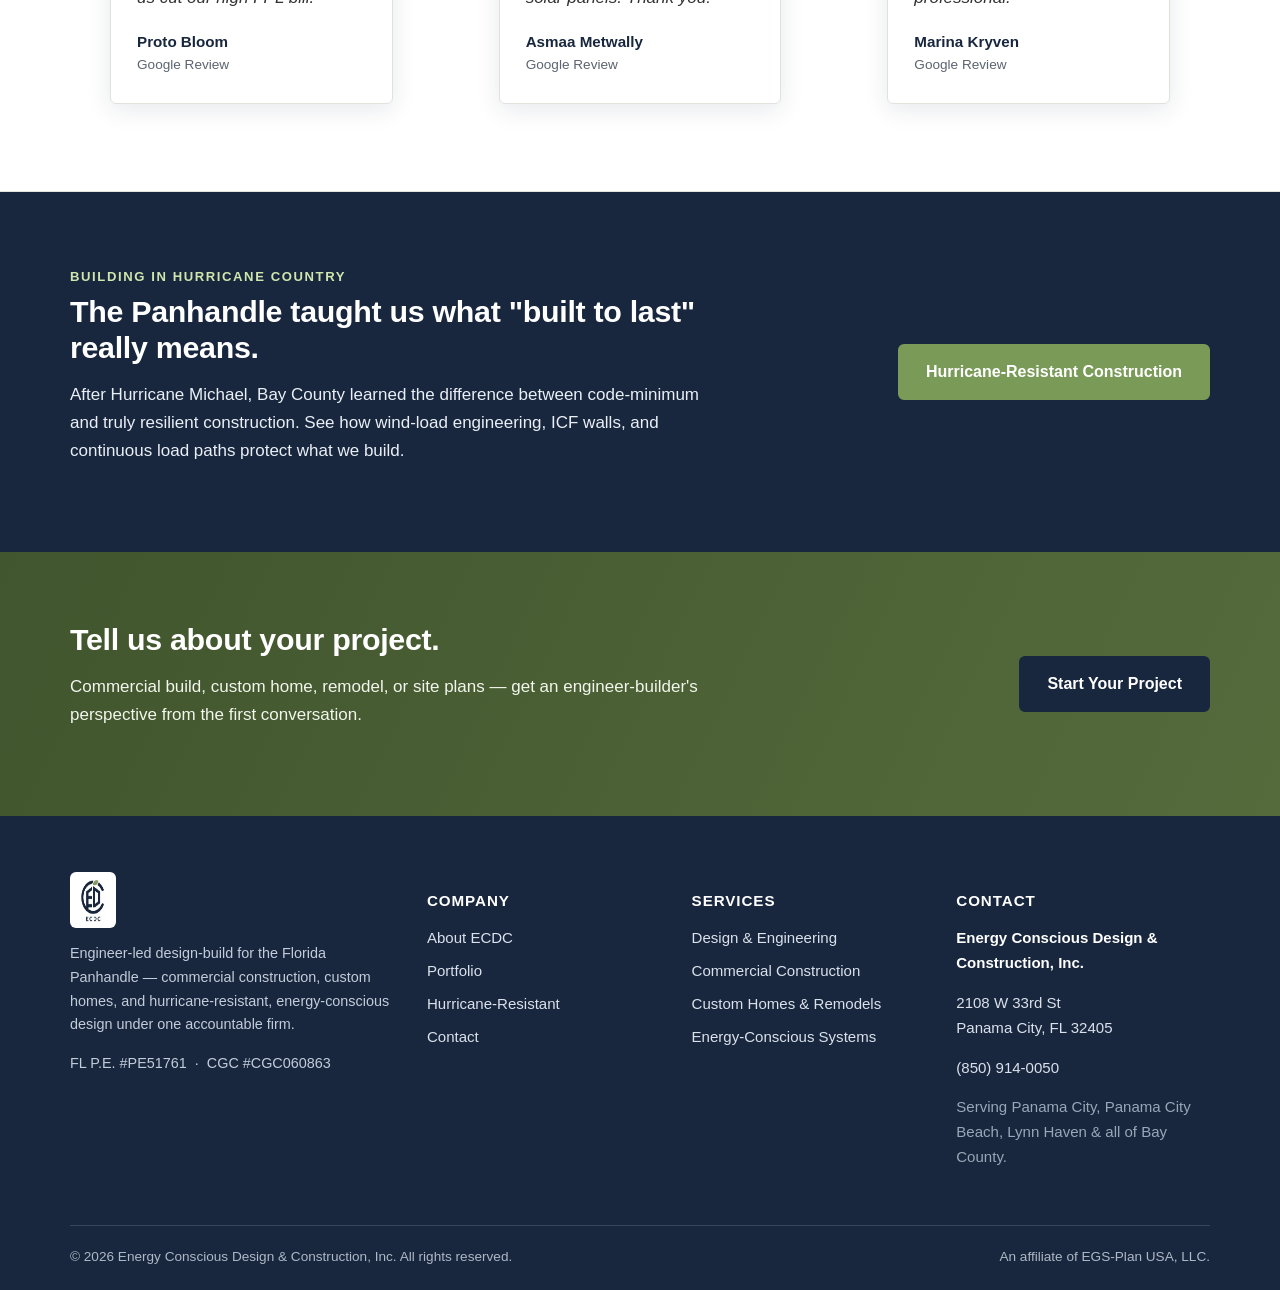
==== commit 8d803c77: "Fix footer logo — use the clean cropped mark instead of the full lockup The footer used the original" ====
--- a/index.html
+++ b/index.html
@@ -9,7 +9,15 @@
 <meta property="og:type" content="website">
 <meta property="og:title" content="ECDC | Engineered to Last. Built to Save Energy.">
 <meta property="og:description" content="Panama City's engineer-led design-build firm — commercial construction, custom homes, and hurricane-resistant, energy-conscious design under one roof.">
-<meta property="og:image" content="https://ecdc-us.com/assets/img/home-custom-hero.jpg">
+<meta property="og:image" content="https://ecdc-us.com/assets/img/og-image.jpg">
+<meta property="og:image:secure_url" content="https://ecdc-us.com/assets/img/og-image.jpg">
+<meta property="og:image:width" content="1200">
+<meta property="og:image:height" content="630">
+<meta property="og:image:type" content="image/jpeg">
+<meta property="og:image:alt" content="ECDC — Energy Conscious Design &amp; Construction, Panama City FL">
+<meta property="og:site_name" content="ECDC — Energy Conscious Design &amp; Construction">
+<meta name="twitter:card" content="summary_large_image">
+<meta name="twitter:image" content="https://ecdc-us.com/assets/img/og-image.jpg">
 <meta property="og:url" content="https://ecdc-us.com/">
 <meta name="theme-color" content="#18273e">
 <link rel="icon" type="image/png" sizes="32x32" href="assets/img/favicon-32.png">
@@ -28,7 +36,7 @@
       <span class="brand-text"><b>Energy Conscious</b><span>Design &amp; Construction</span></span>
     </a>
     <button class="nav-toggle" aria-label="Open menu" aria-expanded="false" aria-controls="primary-nav">
-      <svg width="28" height="28" viewBox="0 0 24 24" fill="none" stroke="currentColor" stroke-width="2" aria-hidden="true"><line x1="3" y1="6" x2="21" y2="6"/><line x1="3" y1="12" x2="21" y2="12"/><line x1="3" y1="18" x2="21" y2="18"/></svg>
+      <svg class="icon-open" width="28" height="28" viewBox="0 0 24 24" fill="none" stroke="currentColor" stroke-width="2" aria-hidden="true"><line x1="3" y1="6" x2="21" y2="6"/><line x1="3" y1="12" x2="21" y2="12"/><line x1="3" y1="18" x2="21" y2="18"/></svg><svg class="icon-close" width="28" height="28" viewBox="0 0 24 24" fill="none" stroke="currentColor" stroke-width="2" aria-hidden="true"><line x1="6" y1="6" x2="18" y2="18"/><line x1="18" y1="6" x2="6" y2="18"/></svg>
     </button>
     <nav class="main-nav" id="primary-nav" aria-label="Primary">
       <ul>
@@ -241,7 +249,7 @@
   <div class="container">
     <div class="footer-grid">
       <div class="footer-brand">
-        <img src="assets/img/logo.jpg" alt="ECDC logo" width="56" height="56">
+        <img src="assets/img/logo-header.jpg" alt="ECDC logo" width="46" height="56">
         <p>Engineer-led design-build for the Florida Panhandle — commercial construction, custom homes, and hurricane-resistant, energy-conscious design under one accountable firm.</p>
         <p class="license-line">FL P.E. #PE51761 &nbsp;·&nbsp; CGC #CGC060863</p>
       </div>
--- a/assets/css/style.css
+++ b/assets/css/style.css
@@ -19,7 +19,7 @@
   --sans:"Segoe UI",Roboto,"Helvetica Neue",Arial,sans-serif;
 }
 *{box-sizing:border-box}
-html{scroll-behavior:smooth}
+html{scroll-behavior:smooth;overflow-x:hidden}
 body{
   margin:0;font-family:var(--sans);color:var(--charcoal);background:var(--bg);
   line-height:1.65;font-size:17px;-webkit-font-smoothing:antialiased;
@@ -62,8 +62,8 @@
 .btn-row{display:flex;gap:14px;flex-wrap:wrap}
 
 /* Header */
-.site-header{position:sticky;top:0;z-index:100;background:rgba(255,255,255,.97);
-  border-bottom:1px solid var(--line);backdrop-filter:saturate(1.2) blur(4px)}
+.site-header{position:sticky;top:0;z-index:100;background:#fff;
+  border-bottom:1px solid var(--line)}
 .header-inner{display:flex;align-items:center;justify-content:space-between;
   max-width:var(--maxw);margin:0 auto;padding:10px 20px}
 .brand{display:flex;align-items:center;gap:12px;text-decoration:none}
@@ -81,8 +81,11 @@
 .nav-cta{margin-left:8px}
 .nav-cta a{background:var(--green);color:#fff!important}
 .nav-cta a:hover{background:var(--green-deep)!important}
-.nav-toggle{display:none;background:none;border:0;cursor:pointer;padding:8px;color:var(--navy)}
+.nav-toggle{display:none;background:none;border:0;cursor:pointer;padding:8px;color:var(--navy);position:relative;z-index:110}
 .nav-toggle svg{display:block}
+.nav-toggle .icon-close{display:none}
+.nav-toggle[aria-expanded="true"] .icon-open{display:none}
+.nav-toggle[aria-expanded="true"] .icon-close{display:block}
 
 /* Hero */
 .hero{position:relative;color:#fff;background:var(--navy)}
@@ -326,10 +329,12 @@
   body{font-size:16px}
   h1{font-size:2rem}.hero h1{font-size:2.15rem}h2{font-size:1.6rem}
   .nav-toggle{display:block}
-  .main-nav{position:fixed;inset:0 0 0 auto;width:min(80vw,320px);background:#fff;
+  .main-nav{position:fixed;inset:0 0 0 auto;width:min(80vw,320px);background:#fff;z-index:105;
     transform:translateX(100%);transition:transform .25s ease;padding:80px 20px 30px;
-    box-shadow:-8px 0 30px rgba(0,0,0,.15);overflow-y:auto}
-  .main-nav.open{transform:translateX(0)}
+    box-shadow:-8px 0 30px rgba(0,0,0,.15);overflow-y:auto;
+    visibility:hidden;transition:transform .25s ease,visibility 0s linear .25s}
+  .main-nav.open{transform:translateX(0);visibility:visible;transition:transform .25s ease}
+  body.nav-open{overflow:hidden}
   .main-nav ul{flex-direction:column;align-items:stretch;gap:2px}
   .main-nav a{padding:13px 14px;font-size:1.05rem;border-bottom:1px solid var(--line)}
   .main-nav a[aria-current="page"]::after{display:none}
